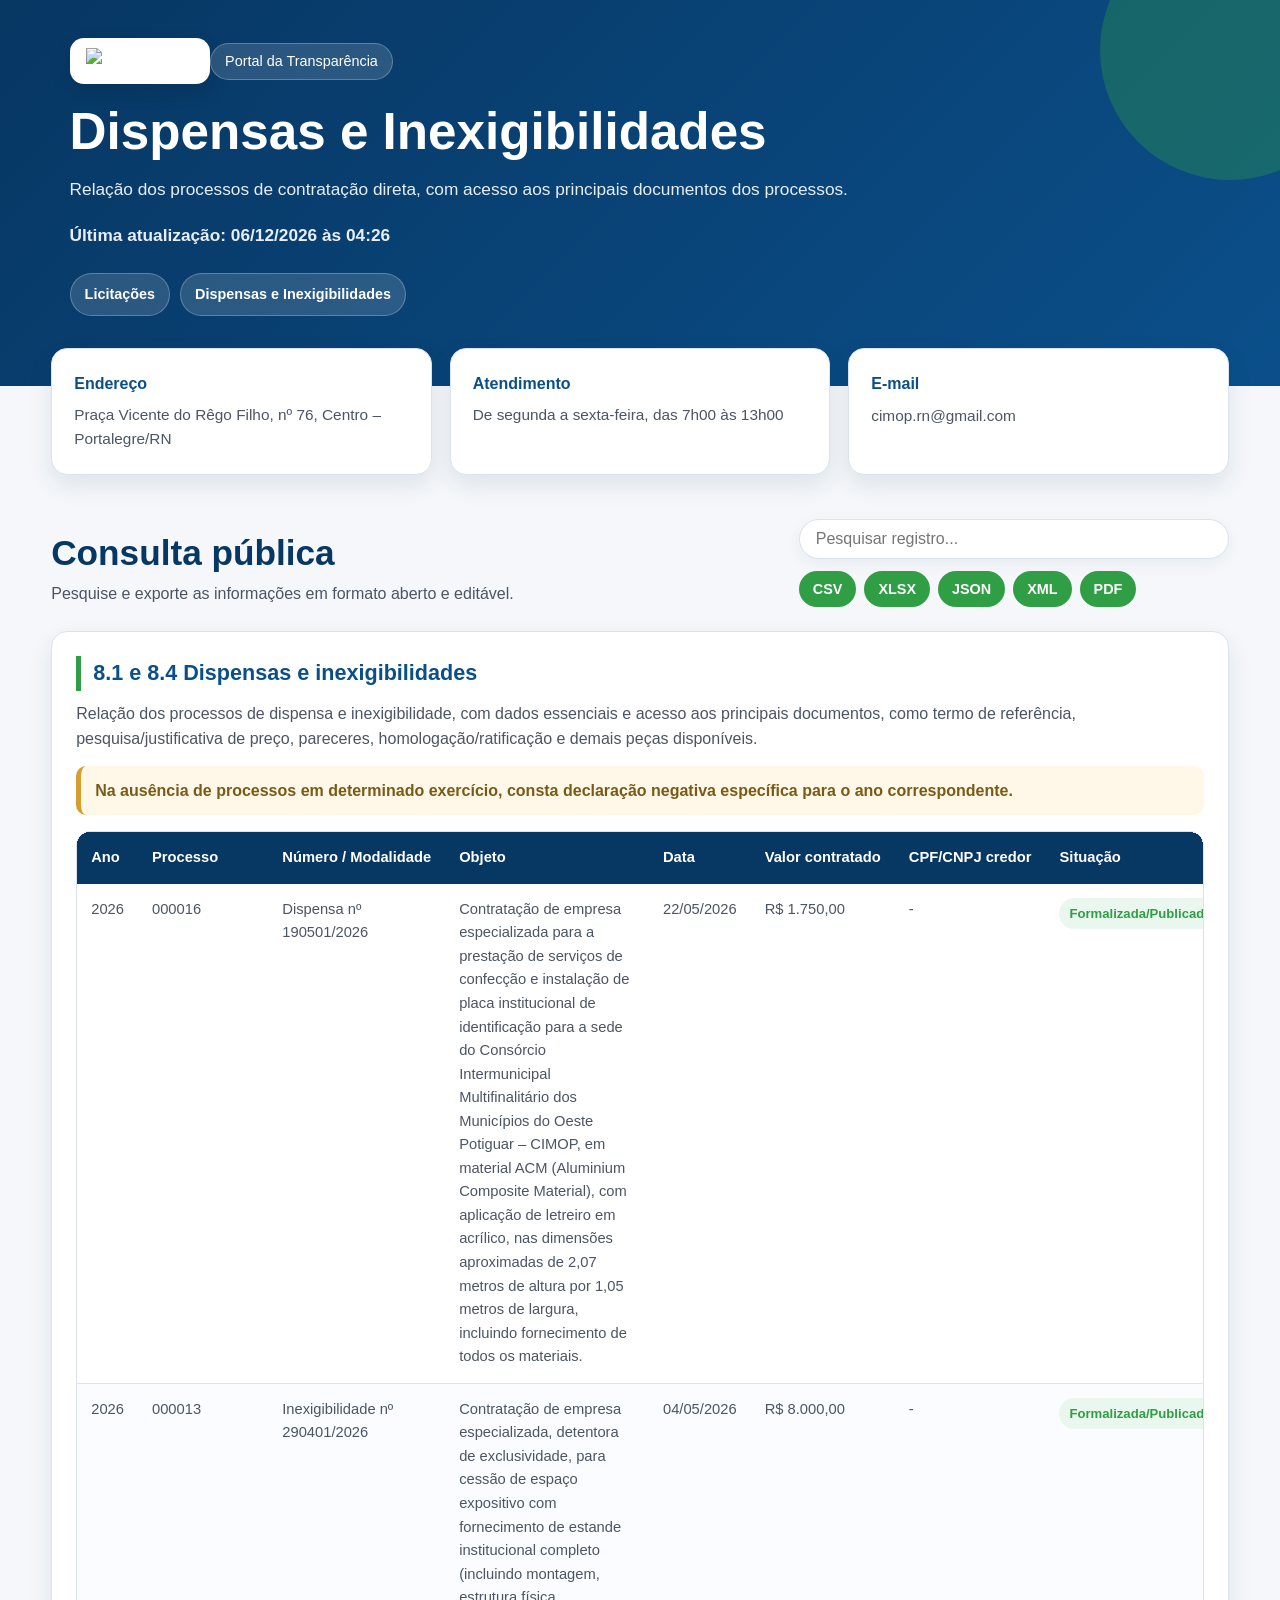
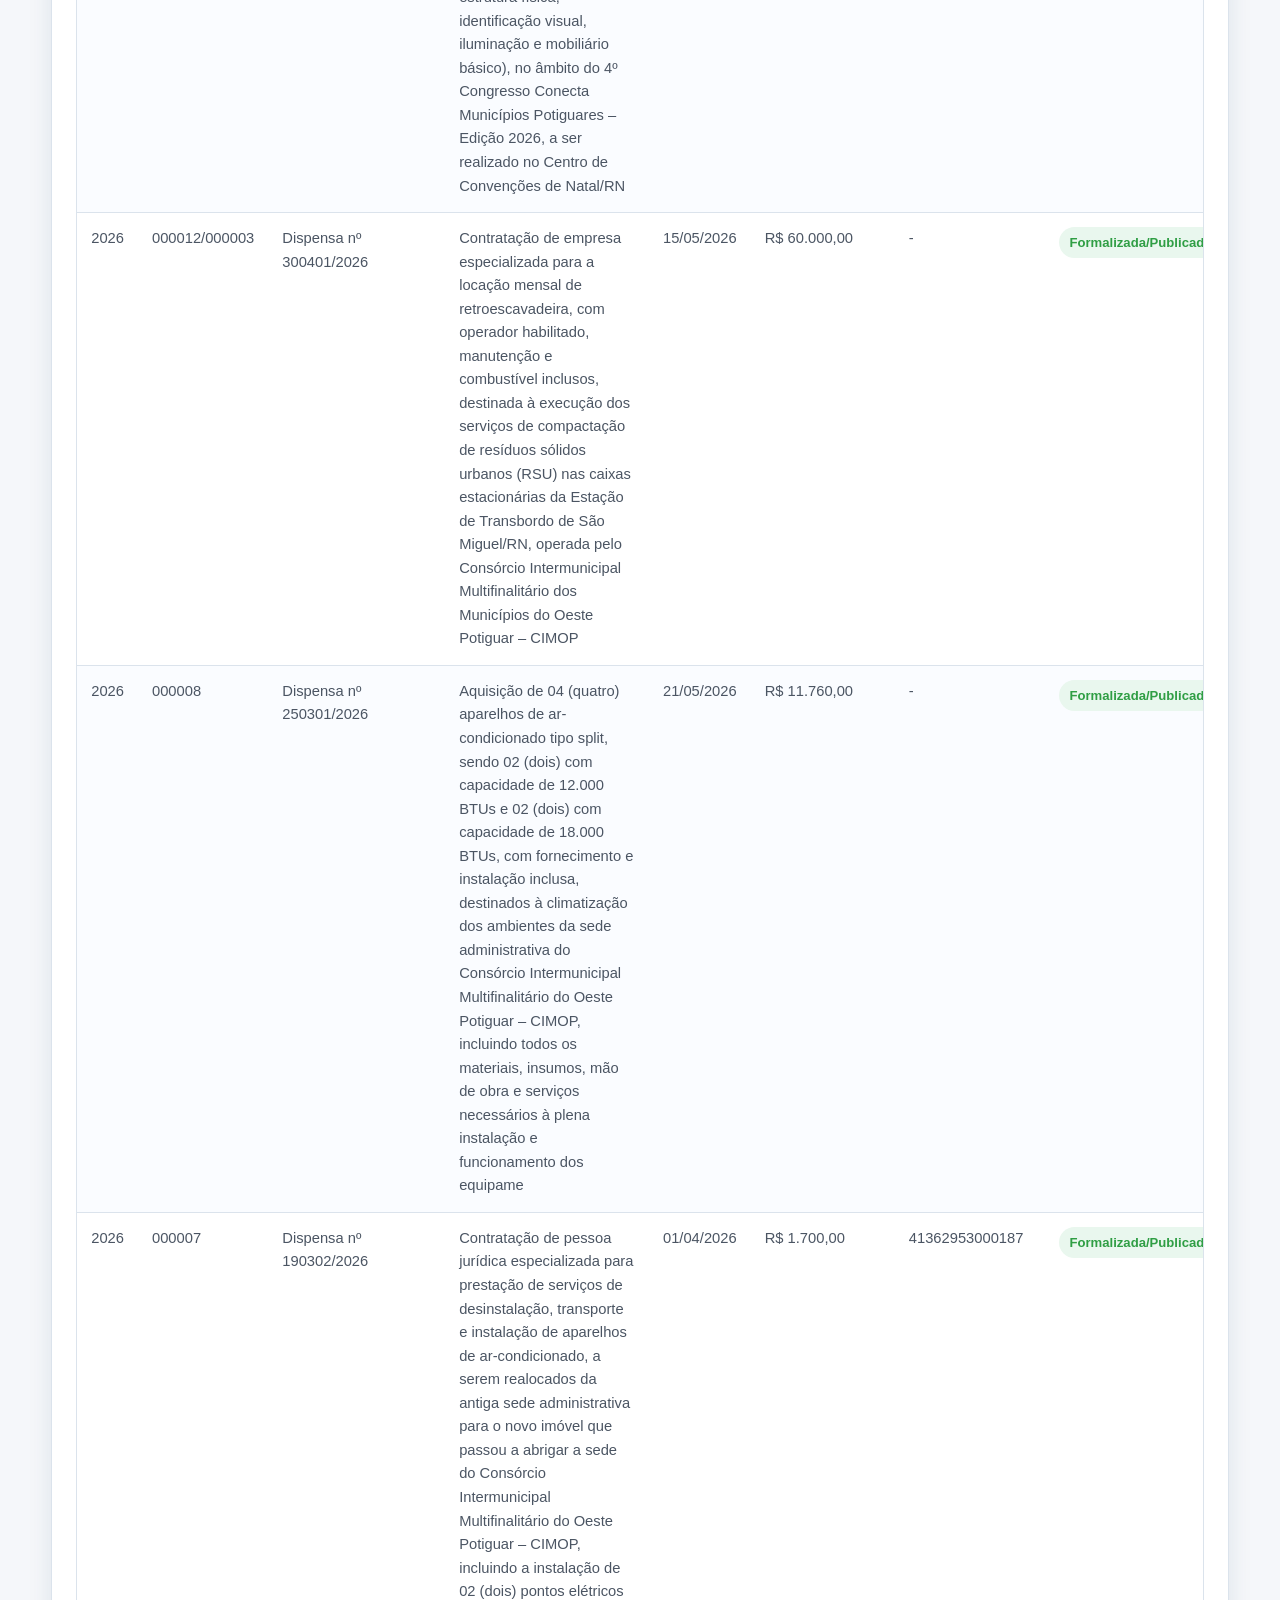
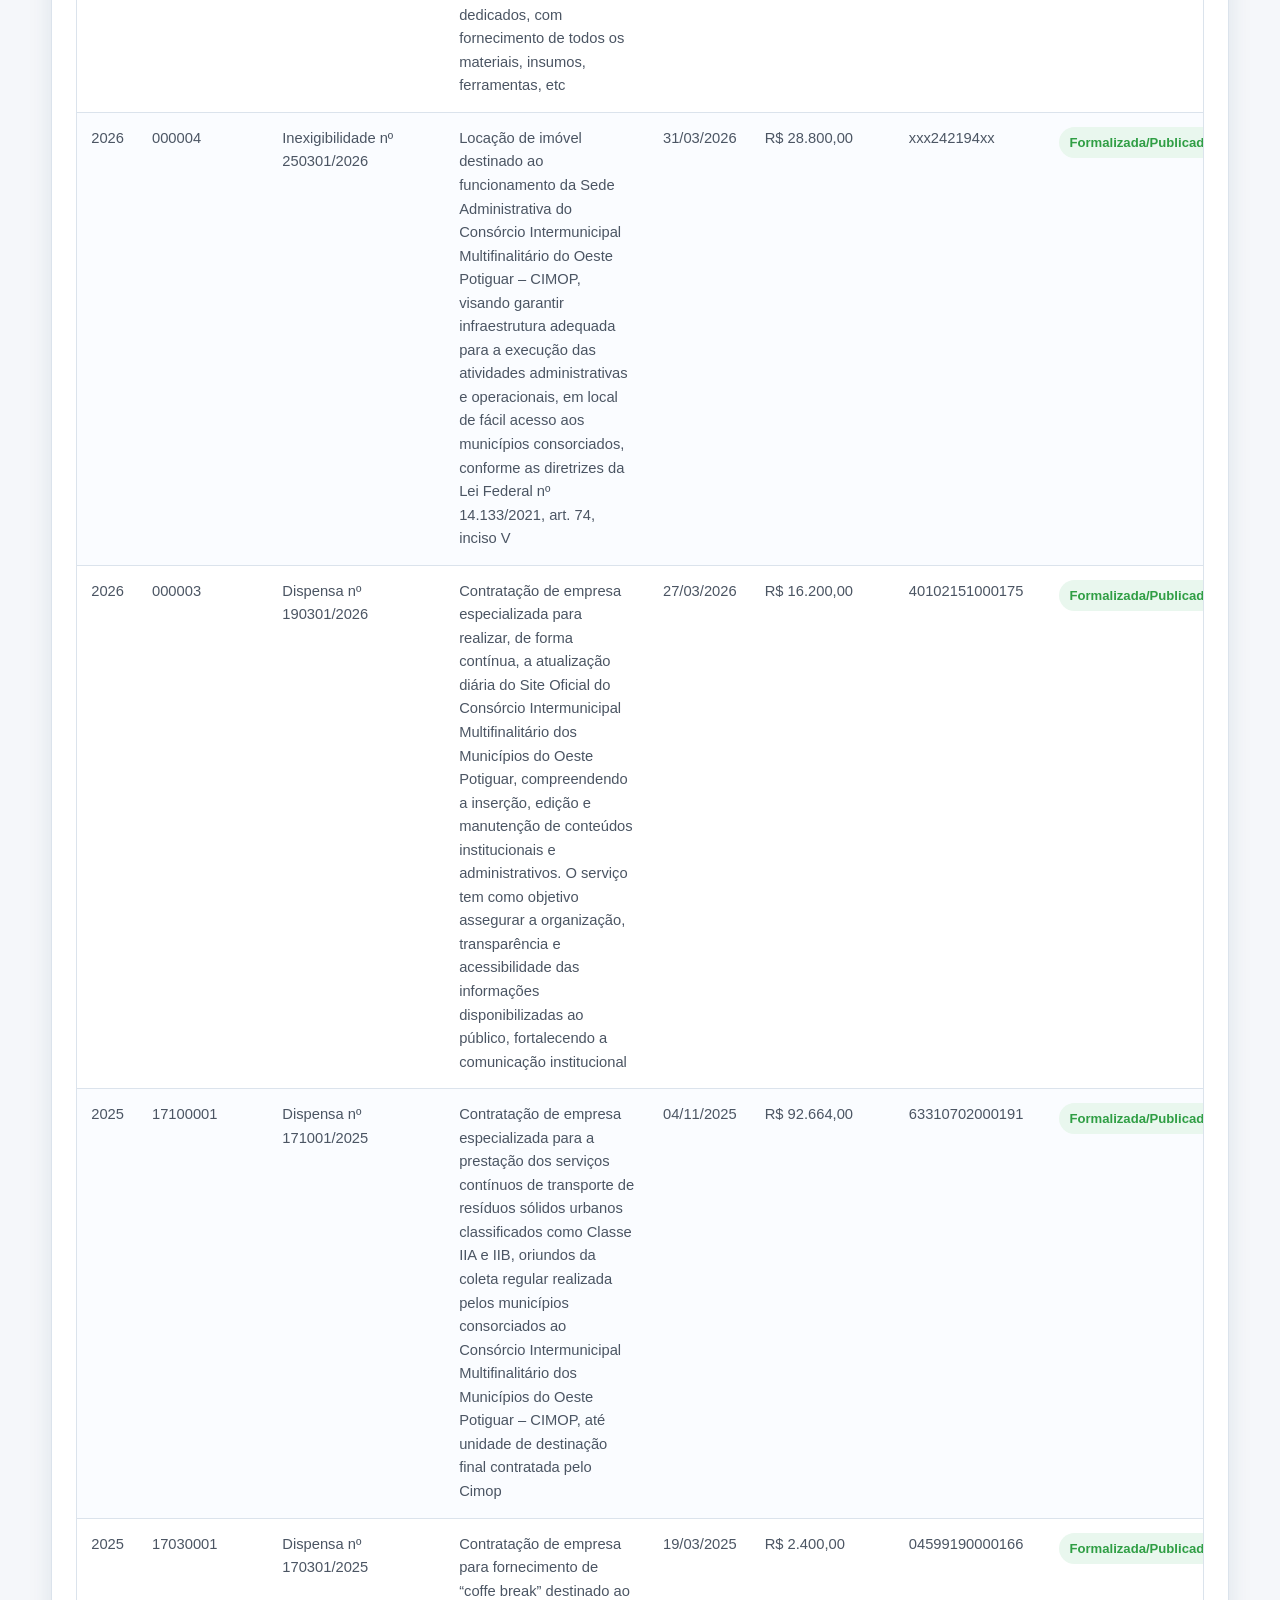
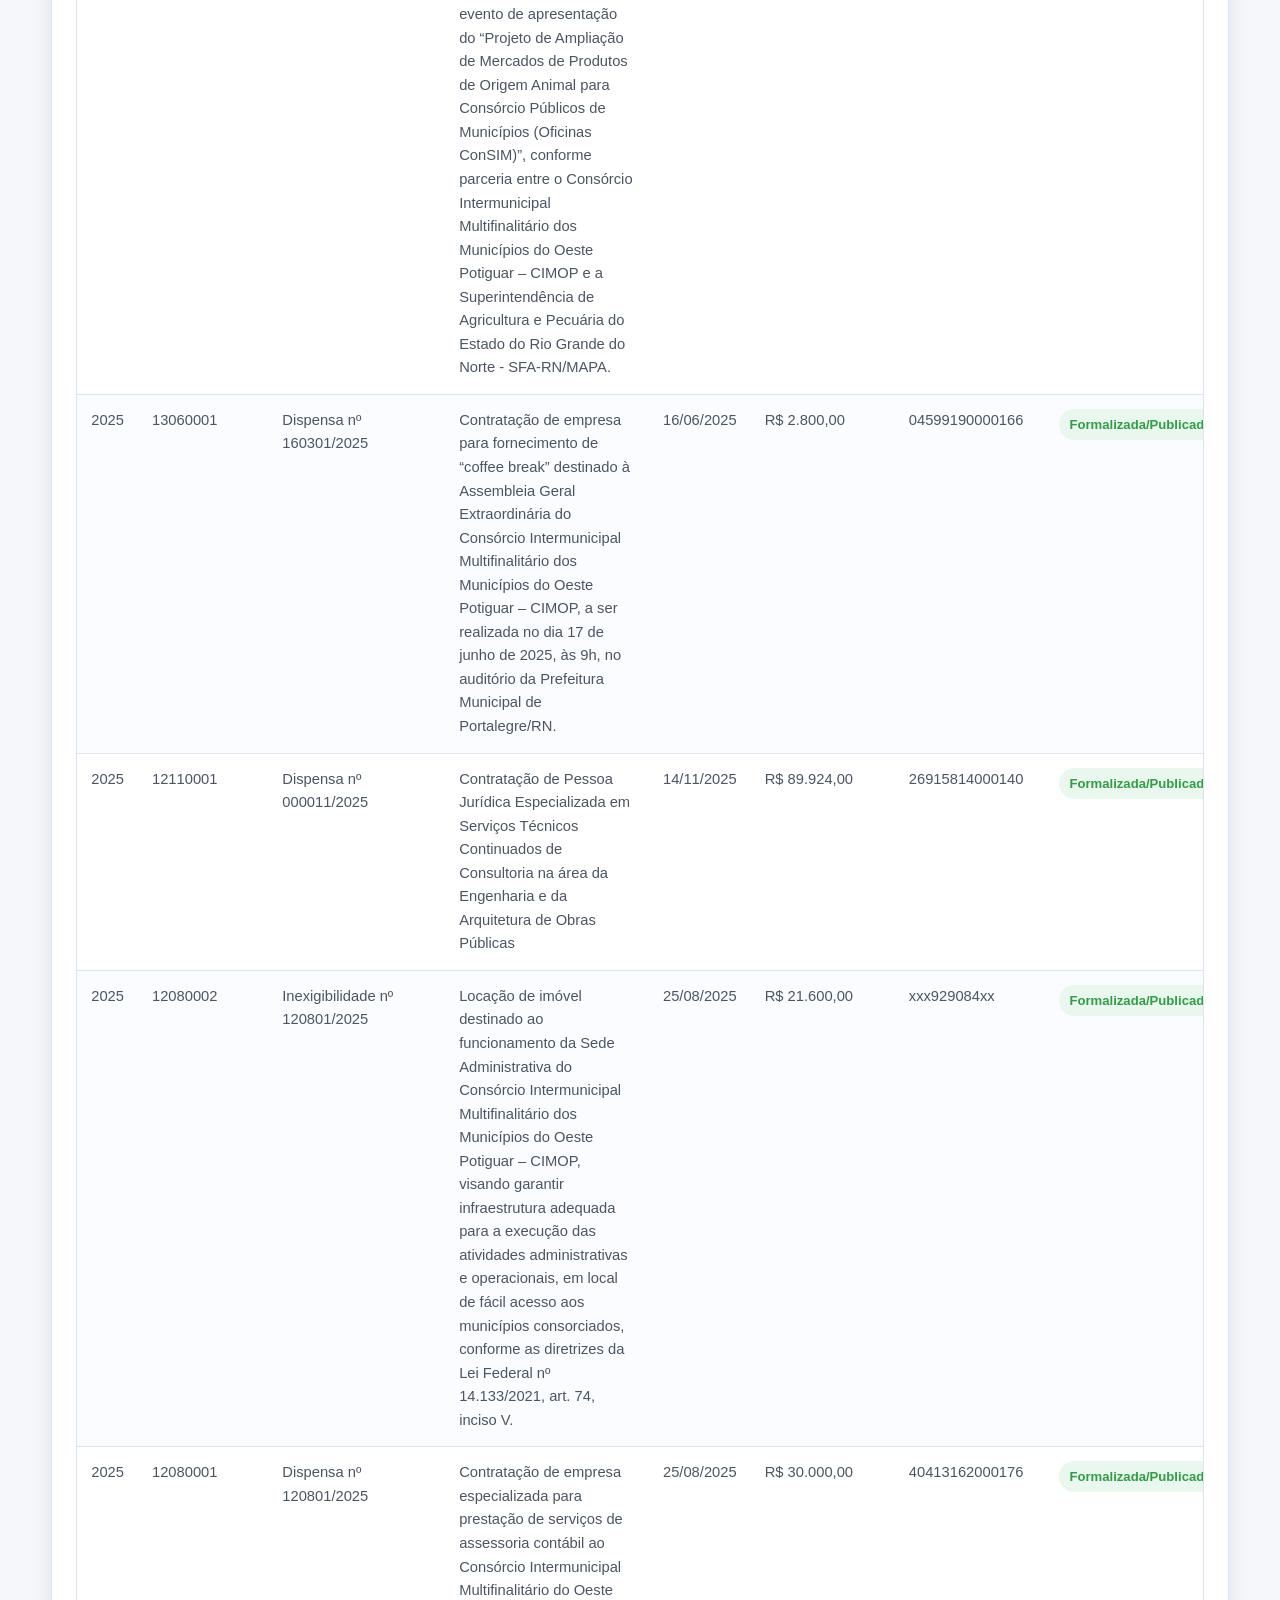
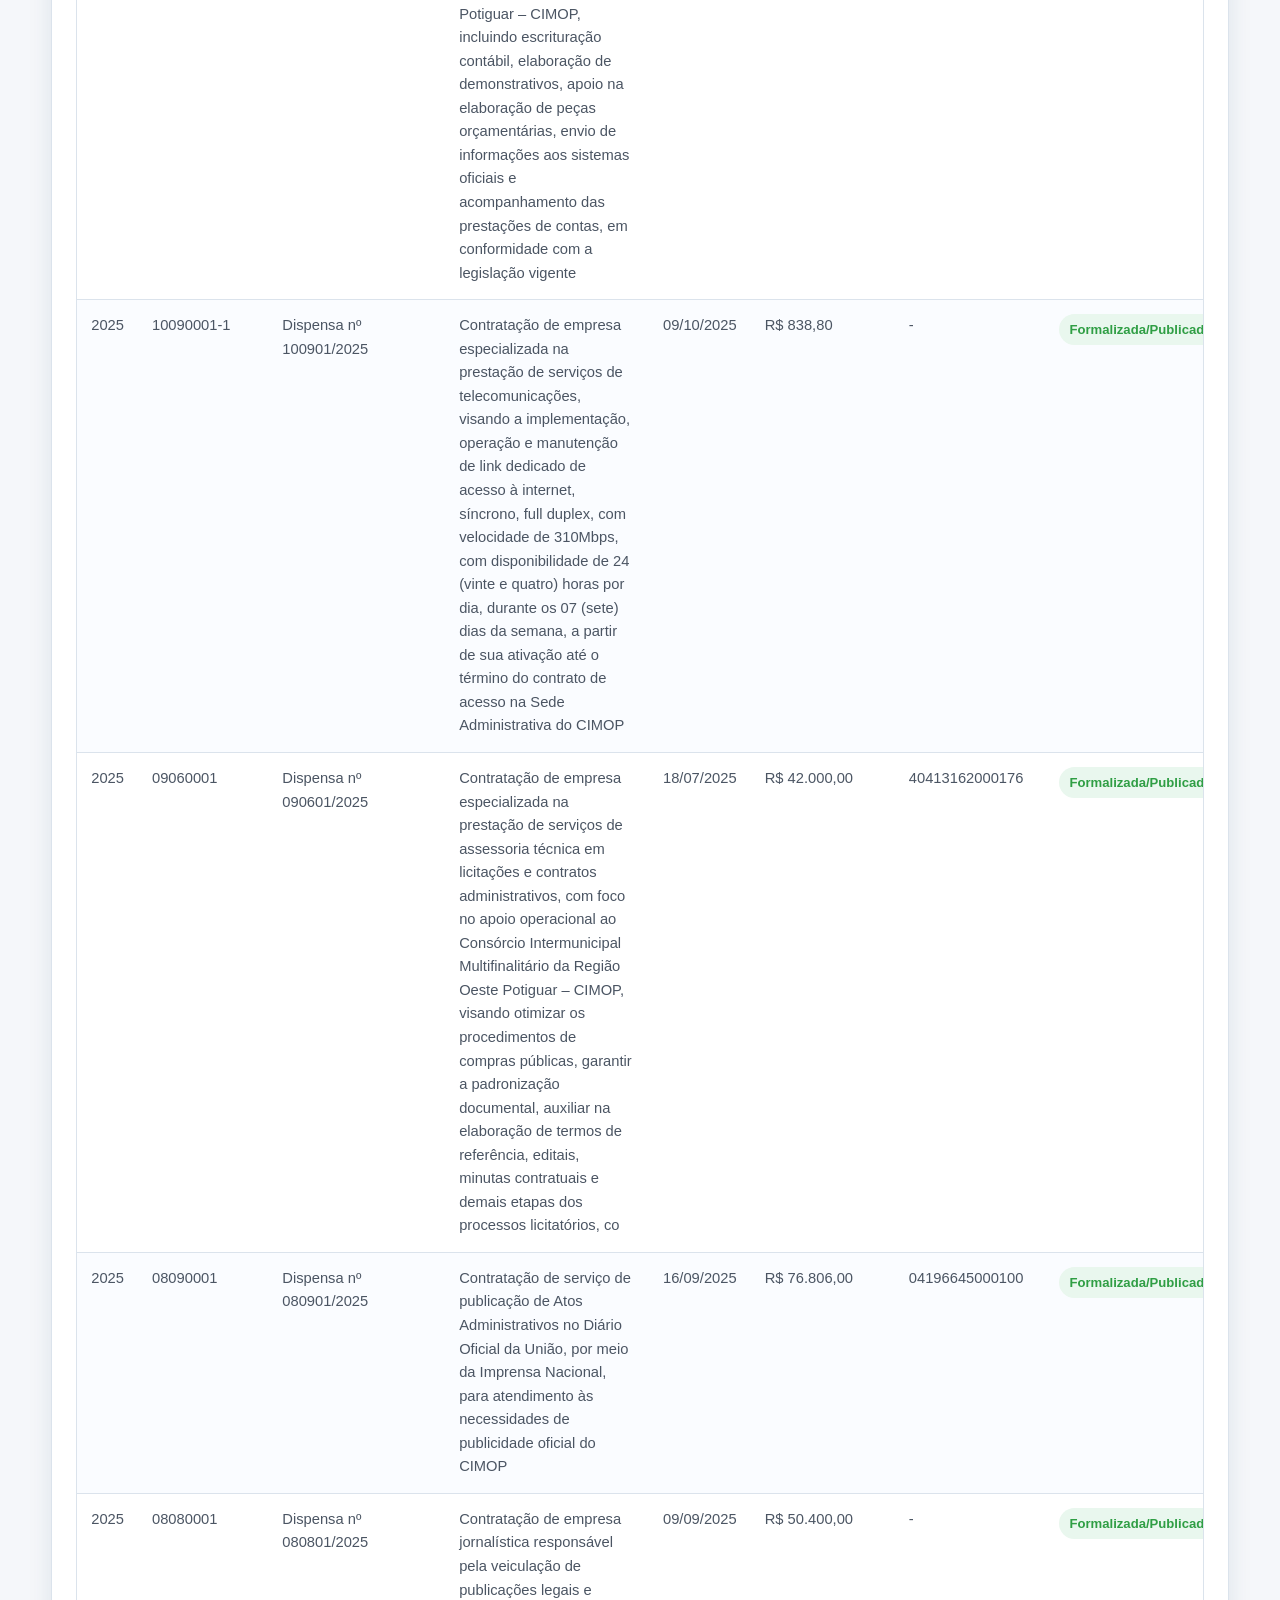
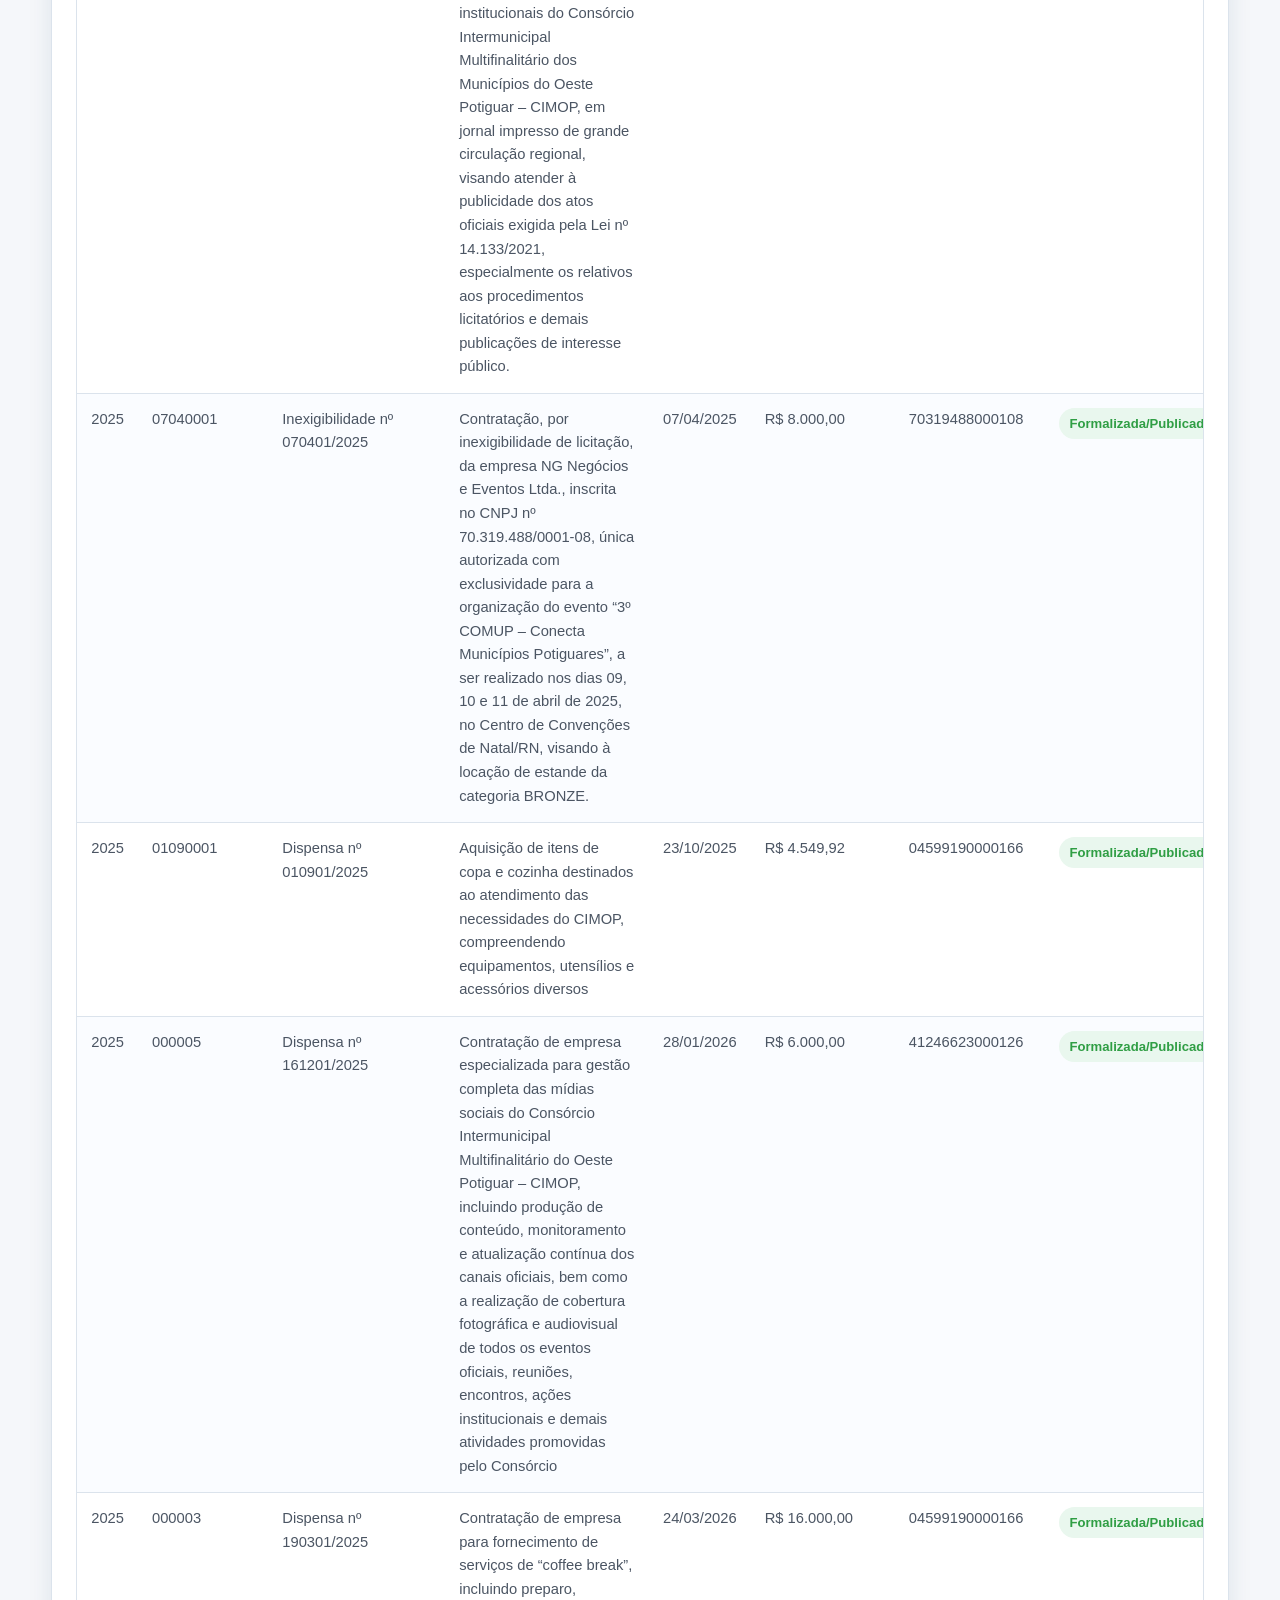
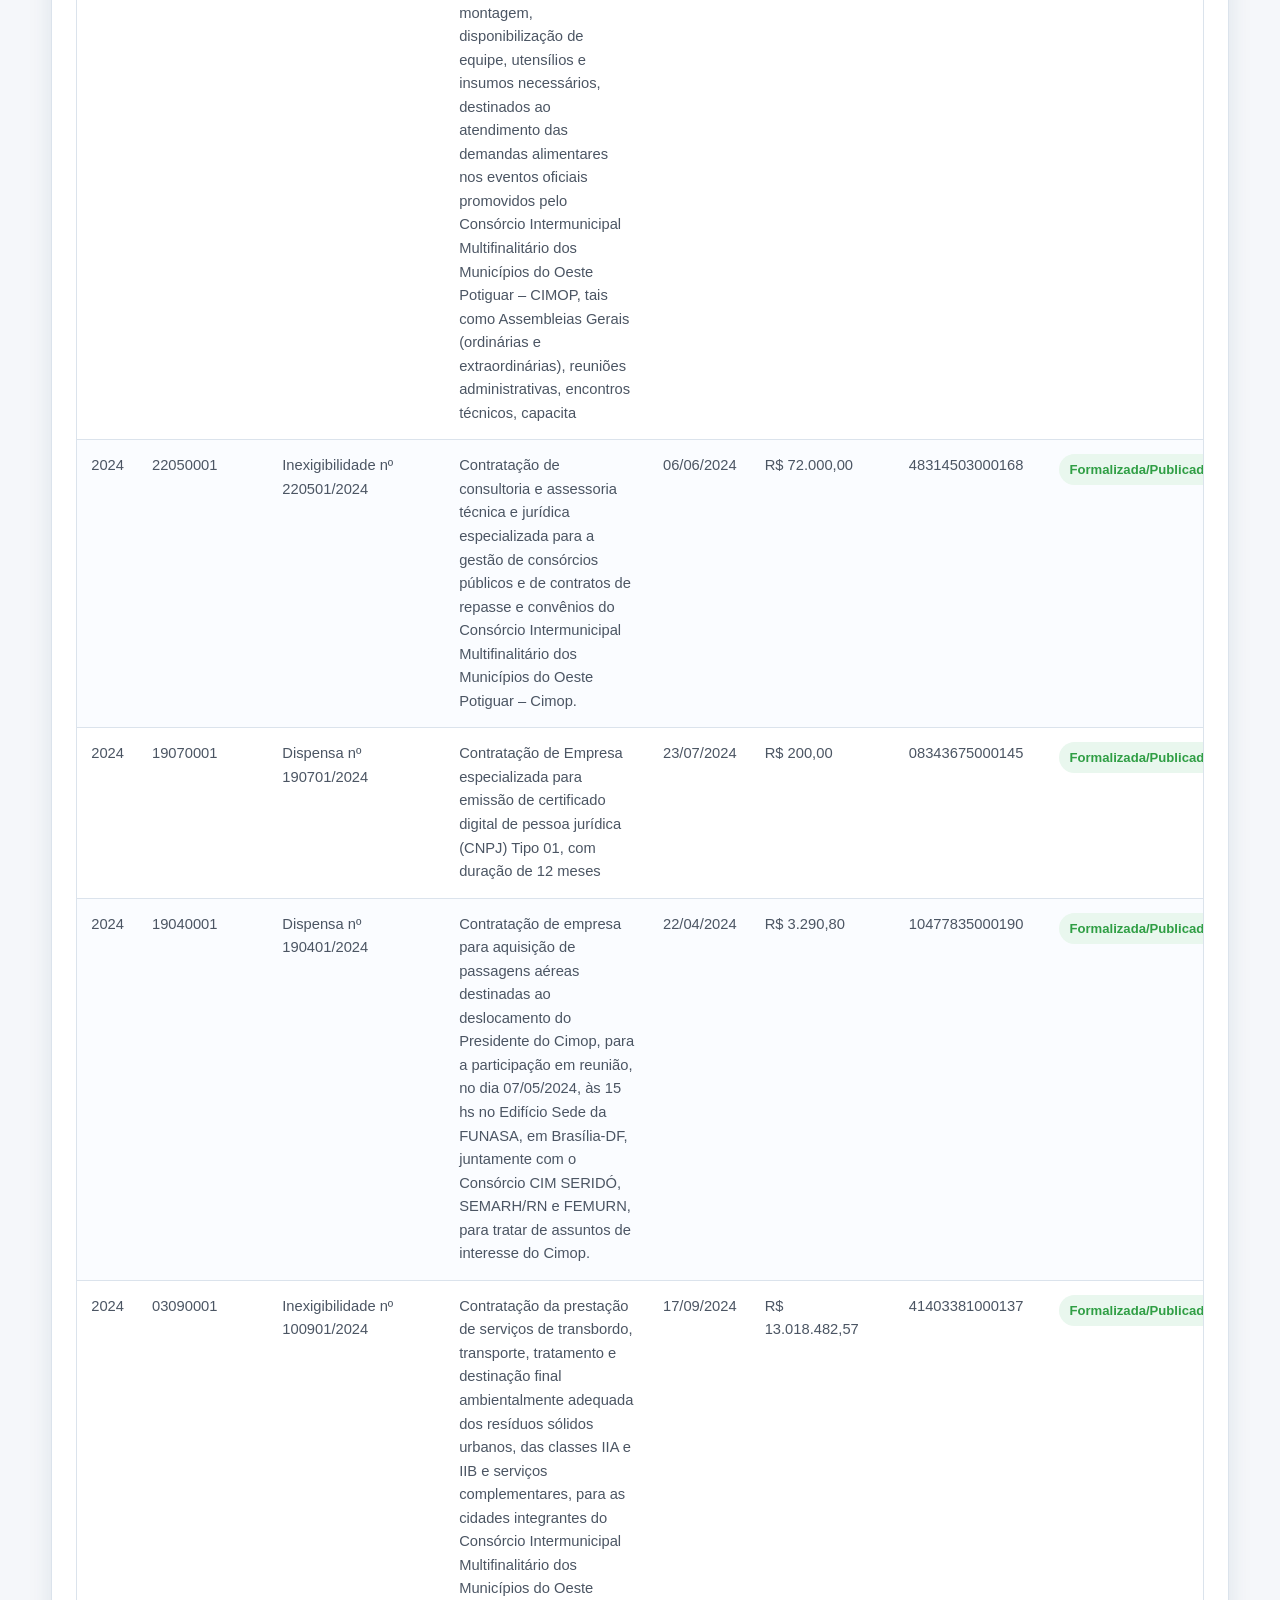
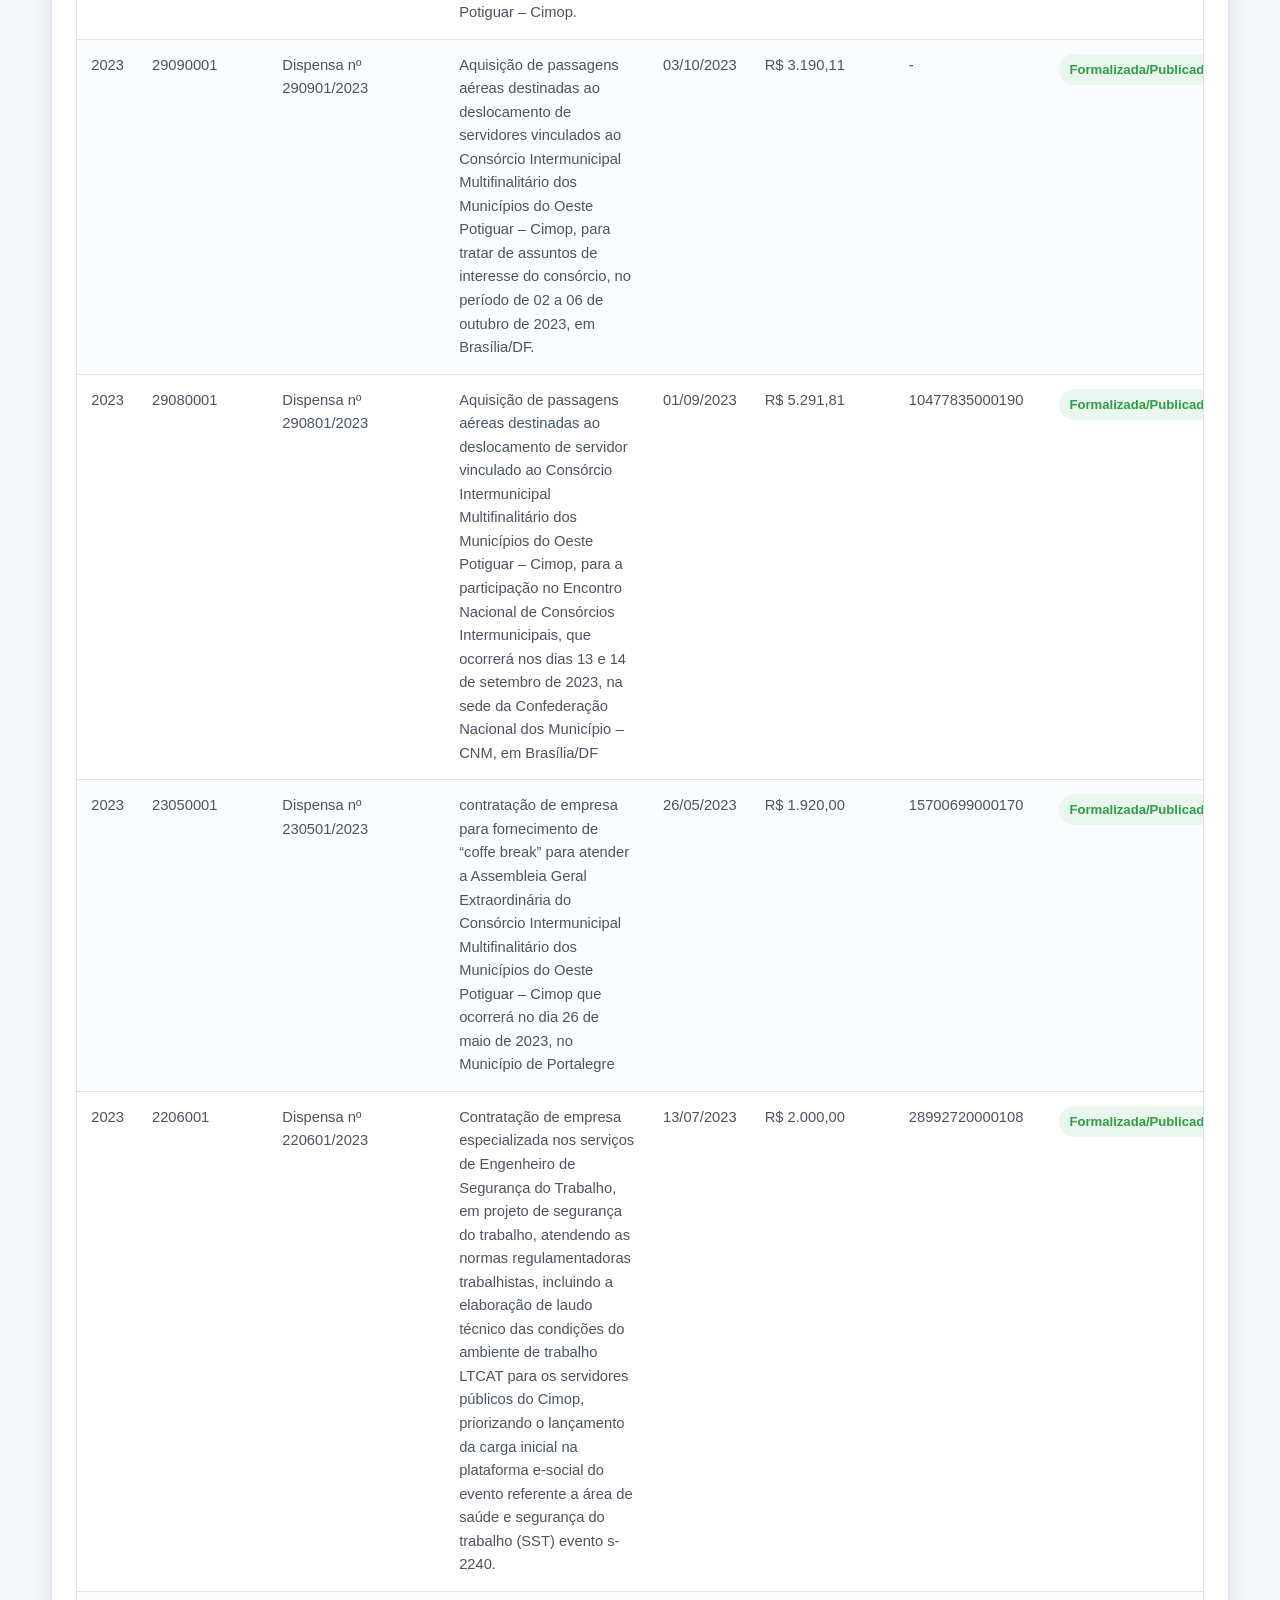
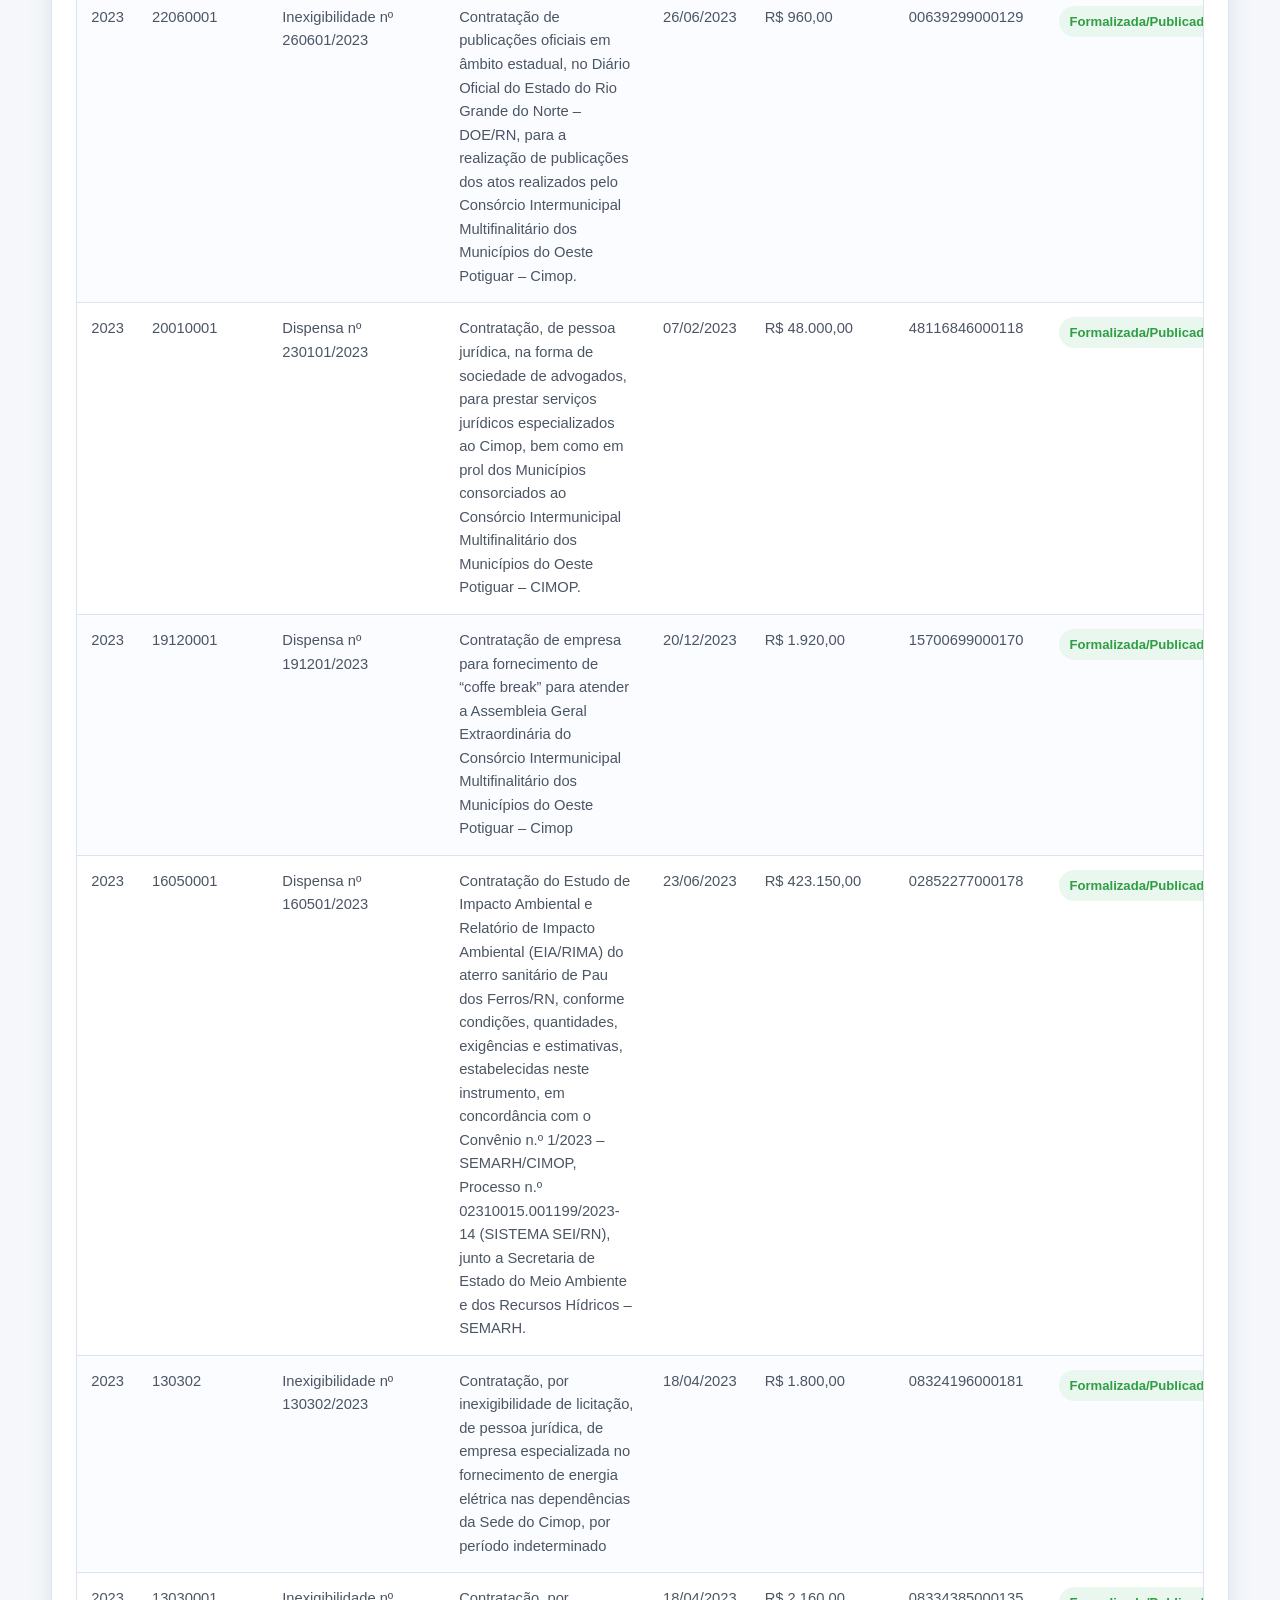
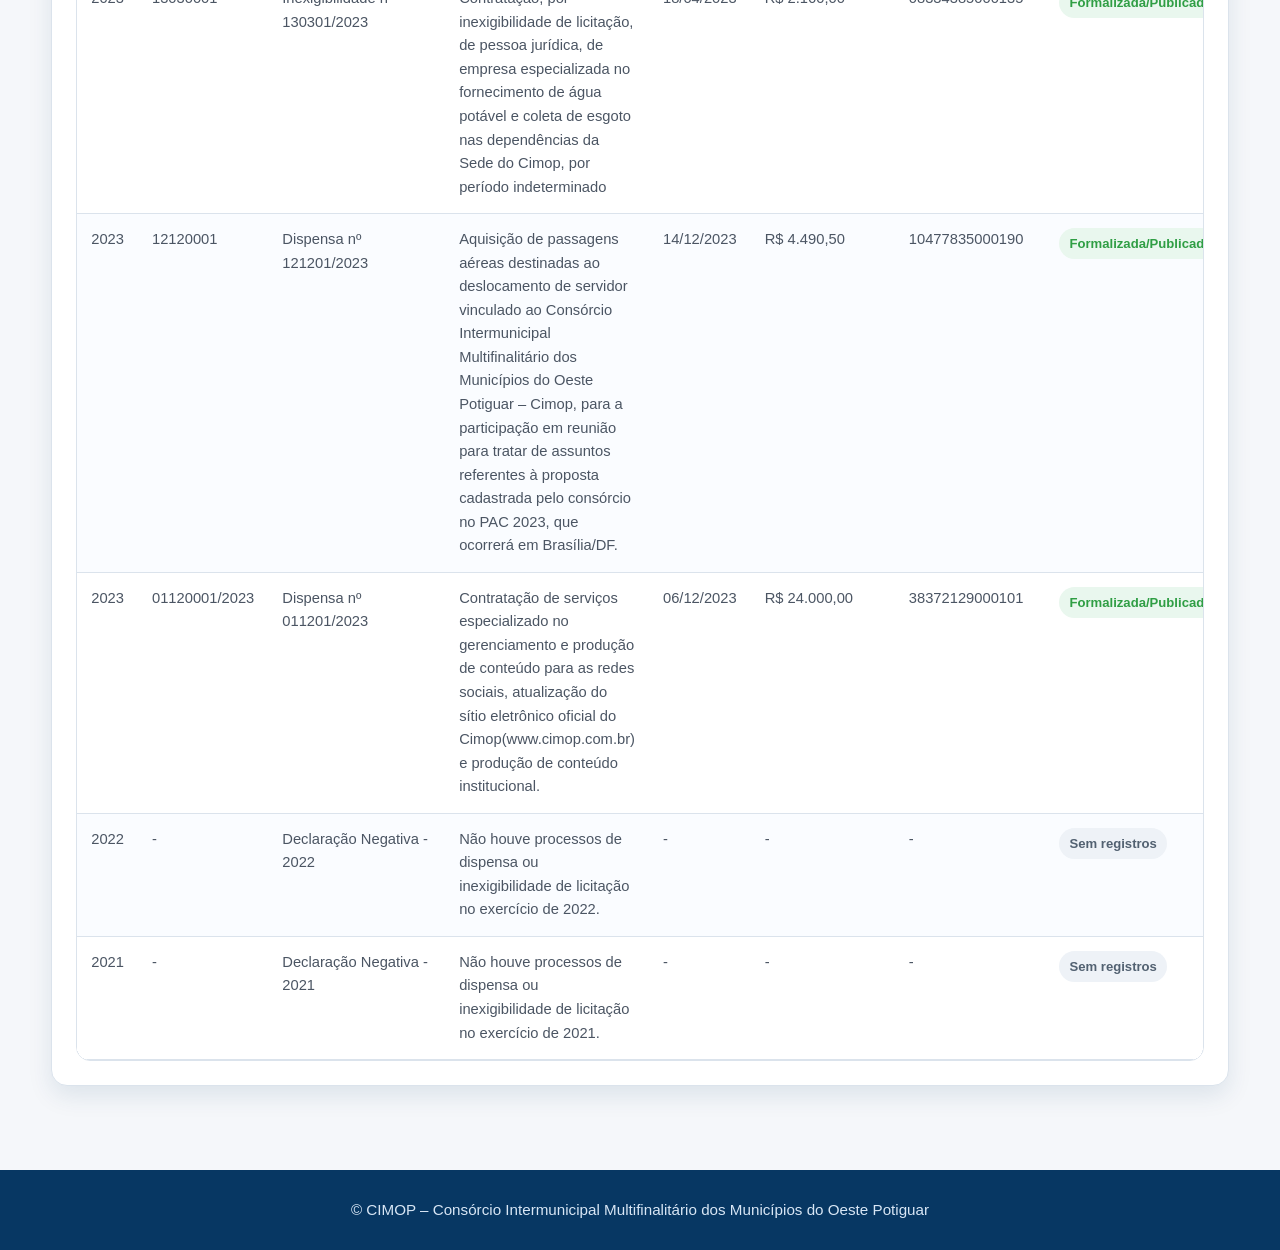
==== dispensas-inexigibilidades.html @ 6868b2c8 "Add files via upload" ====
<!DOCTYPE html><html lang="pt-BR"><head><meta charset="UTF-8"><meta name="viewport" content="width=device-width, initial-scale=1.0"><title>Dispensas e Inexigibilidades | CIMOP</title><link rel="stylesheet" href="style.css"><script src="https://cdn.jsdelivr.net/npm/xlsx/dist/xlsx.full.min.js"></script><script src="https://cdn.jsdelivr.net/npm/jspdf@2.5.1/dist/jspdf.umd.min.js"></script><script src="https://cdn.jsdelivr.net/npm/jspdf-autotable@3.8.2/dist/jspdf.plugin.autotable.min.js"></script><script>window.tipoPagina="dispensas";</script></head><body><header class="topo"><div class="container topo-conteudo"><img src="https://www.cimop.com.br/admin/globalarq/logo/c357c8523be1cdca50a3186091e32265_reta.png" alt="Logo CIMOP" class="logo"><span class="etiqueta">Portal da Transparência</span><h1>Dispensas e Inexigibilidades</h1><p>Relação dos processos de contratação direta, com acesso aos principais documentos dos processos.</p><p class="data-atualizacao">Última atualização: <span id="dataHoje"></span></p><div class="menu-paginas"><a href="licitacoes.html">Licitações</a><a href="dispensas-inexigibilidades.html">Dispensas e Inexigibilidades</a></div></div></header><section class="painel-info"><div class="container cards-info"><div class="info-card"><span>Endereço</span><p>Praça Vicente do Rêgo Filho, nº 76, Centro – Portalegre/RN</p></div><div class="info-card"><span>Atendimento</span><p>De segunda a sexta-feira, das 7h00 às 13h00</p></div><div class="info-card"><span>E-mail</span><a href="mailto:cimop.rn@gmail.com">cimop.rn@gmail.com</a></div></div></section><main><div class="container"><div class="secao-titulo"><div><h2>Consulta pública</h2><p>Pesquise e exporte as informações em formato aberto e editável.</p></div><div class="acoes-consulta"><div class="busca"><input type="search" id="campoBusca" placeholder="Pesquisar registro..." onkeyup="filtrarTabelas()"></div><div class="botoes-exportacao"><button onclick="exportarCSV()">CSV</button><button onclick="exportarXLSX()">XLSX</button><button onclick="exportarJSON()">JSON</button><button onclick="exportarXML()">XML</button><button onclick="exportarPDF()">PDF</button></div></div></div><div class="bloco"><h3>8.1 e 8.4 Dispensas e inexigibilidades</h3><p>Relação dos processos de dispensa e inexigibilidade, com dados essenciais e acesso aos principais documentos, como termo de referência, pesquisa/justificativa de preço, pareceres, homologação/ratificação e demais peças disponíveis.</p><p class="nota-vigencia">Na ausência de processos em determinado exercício, consta declaração negativa específica para o ano correspondente.</p><div class="tabela-box"><table><thead><tr><th>Ano</th><th>Processo</th><th>Número / Modalidade</th><th>Objeto</th><th>Data</th><th>Valor contratado</th><th>CPF/CNPJ credor</th><th>Situação</th><th>Documentos principais</th></tr></thead><tbody id="tabelaDispensas"></tbody></table></div></div></div></main><footer class="rodape"><p>© CIMOP – Consórcio Intermunicipal Multifinalitário dos Municípios do Oeste Potiguar</p></footer><script src="script.js"></script></body></html>
---- style.css ----
:root{--azul-cimop:#0b4f8a;--azul-escuro:#073763;--verde-cimop:#2f9e44;--verde-claro:#e9f7ee;--cinza-fundo:#f5f7fa;--cinza-texto:#4b5563;--branco:#fff;--borda:#dbe3ec;--sombra:0 10px 25px rgba(7,55,99,.10);--raio:16px}*{box-sizing:border-box;margin:0;padding:0}body{font-family:Arial,Helvetica,sans-serif;background:var(--cinza-fundo);color:#1f2937;line-height:1.6}.topo{background:linear-gradient(135deg,var(--azul-escuro),var(--azul-cimop));color:var(--branco);padding:38px 20px 70px;position:relative;overflow:hidden}.topo:after{content:"";position:absolute;right:-80px;top:-80px;width:260px;height:260px;background:rgba(47,158,68,.35);border-radius:50%}.container{width:min(1180px,92%);margin:0 auto;position:relative;z-index:1}.logo{background:white;padding:10px 16px;border-radius:14px;height:72px;width:auto;margin-bottom:20px;box-shadow:0 8px 20px rgba(0,0,0,.12)}.etiqueta{display:inline-block;background:rgba(255,255,255,.14);border:1px solid rgba(255,255,255,.25);padding:6px 14px;border-radius:999px;font-size:.9rem;margin-bottom:16px}.topo h1{font-size:clamp(2rem,4vw,3.2rem);line-height:1.1;margin-bottom:16px;max-width:1000px}.topo p{font-size:1.08rem;max-width:900px;color:#e7eef7}.data-atualizacao{margin-top:18px;font-size:.95rem;color:#d8e6f5;font-weight:600}.menu-paginas{display:flex;flex-wrap:wrap;gap:10px;margin-top:24px}.menu-paginas a{background:rgba(255,255,255,.14);border:1px solid rgba(255,255,255,.25);color:white;text-decoration:none;padding:9px 14px;border-radius:999px;font-size:.9rem;font-weight:700}.painel-info{margin-top:-38px;position:relative;z-index:2}.cards-info{display:grid;grid-template-columns:repeat(3,1fr);gap:18px}.info-card{background:var(--branco);padding:22px;border-radius:var(--raio);box-shadow:var(--sombra);border:1px solid var(--borda)}.info-card span{display:block;color:var(--azul-cimop);font-weight:700;margin-bottom:6px}.info-card p,.info-card a{color:var(--cinza-texto);text-decoration:none;font-size:.96rem}main{padding:44px 0 60px}.secao-titulo{display:flex;justify-content:space-between;align-items:end;gap:20px;margin-bottom:24px}.secao-titulo h2{color:var(--azul-escuro);font-size:clamp(1.6rem,3vw,2.2rem)}.secao-titulo p{color:var(--cinza-texto);max-width:700px}.acoes-consulta{min-width:430px}.busca{width:min(430px,100%);display:flex;align-items:center;background:var(--branco);border:1px solid var(--borda);border-radius:999px;padding:10px 16px;box-shadow:0 5px 16px rgba(7,55,99,.06)}.busca input{width:100%;border:0;outline:0;font-size:1rem;color:#1f2937;background:transparent}.botoes-exportacao{display:flex;flex-wrap:wrap;gap:8px;margin-top:12px;align-items:center}.botoes-exportacao button{background:var(--verde-cimop);color:var(--branco);border:none;padding:10px 14px;border-radius:999px;font-size:.9rem;font-weight:700;cursor:pointer;transition:.2s}.botoes-exportacao button:hover{filter:brightness(.95)}.bloco{background:var(--branco);border:1px solid var(--borda);border-radius:var(--raio);box-shadow:var(--sombra);padding:24px;margin-bottom:24px}.bloco h3{color:var(--azul-cimop);font-size:1.35rem;margin-bottom:10px;padding-left:12px;border-left:5px solid var(--verde-cimop)}.bloco p{color:var(--cinza-texto);margin-bottom:14px}.nota-vigencia{background:#fff8e8;color:#7a5a16!important;border-left:5px solid #d69e2e;padding:12px 14px;border-radius:10px;font-weight:700}.tabela-box{overflow-x:auto;border-radius:14px;border:1px solid var(--borda);margin-top:16px}table{width:100%;border-collapse:collapse;min-width:1100px;background:var(--branco)}th{background:var(--azul-escuro);color:var(--branco);text-align:left;padding:14px;font-size:.92rem;white-space:nowrap}td{padding:14px;border-bottom:1px solid var(--borda);color:var(--cinza-texto);vertical-align:top;font-size:.92rem}tr:nth-child(even) td{background:#fafcff}.status{display:inline-block;padding:5px 10px;border-radius:999px;font-weight:700;font-size:.82rem}.status-vigente{background:var(--verde-claro);color:var(--verde-cimop)}.status-encerrado{background:#eef2f7;color:#526171}.botao{display:inline-block;background:var(--verde-cimop);color:var(--branco);padding:8px 12px;border-radius:10px;text-decoration:none;font-weight:700;font-size:.82rem;white-space:nowrap;margin:3px}.botao-secundario{display:inline-block;background:var(--azul-cimop);color:white;padding:8px 12px;border-radius:10px;text-decoration:none;font-weight:700;font-size:.82rem;white-space:nowrap;margin:3px}.docs-lista{display:flex;flex-wrap:wrap;gap:4px;min-width:220px}.observacao{background:linear-gradient(135deg,var(--verde-claro),#fff);border:1px solid #ccebd6;border-left:5px solid var(--verde-cimop);padding:20px;border-radius:var(--raio);color:var(--cinza-texto);margin-top:24px}.rodape{background:var(--azul-escuro);color:var(--branco);padding:28px 20px;text-align:center}.rodape p{color:#d8e6f5;font-size:.95rem}@media(max-width:920px){.cards-info{grid-template-columns:1fr}.secao-titulo{flex-direction:column;align-items:start}.acoes-consulta{min-width:100%;width:100%}}@media(max-width:600px){.botoes-exportacao{width:100%}.botoes-exportacao button,.menu-paginas a{flex:1 1 100%;text-align:center}}
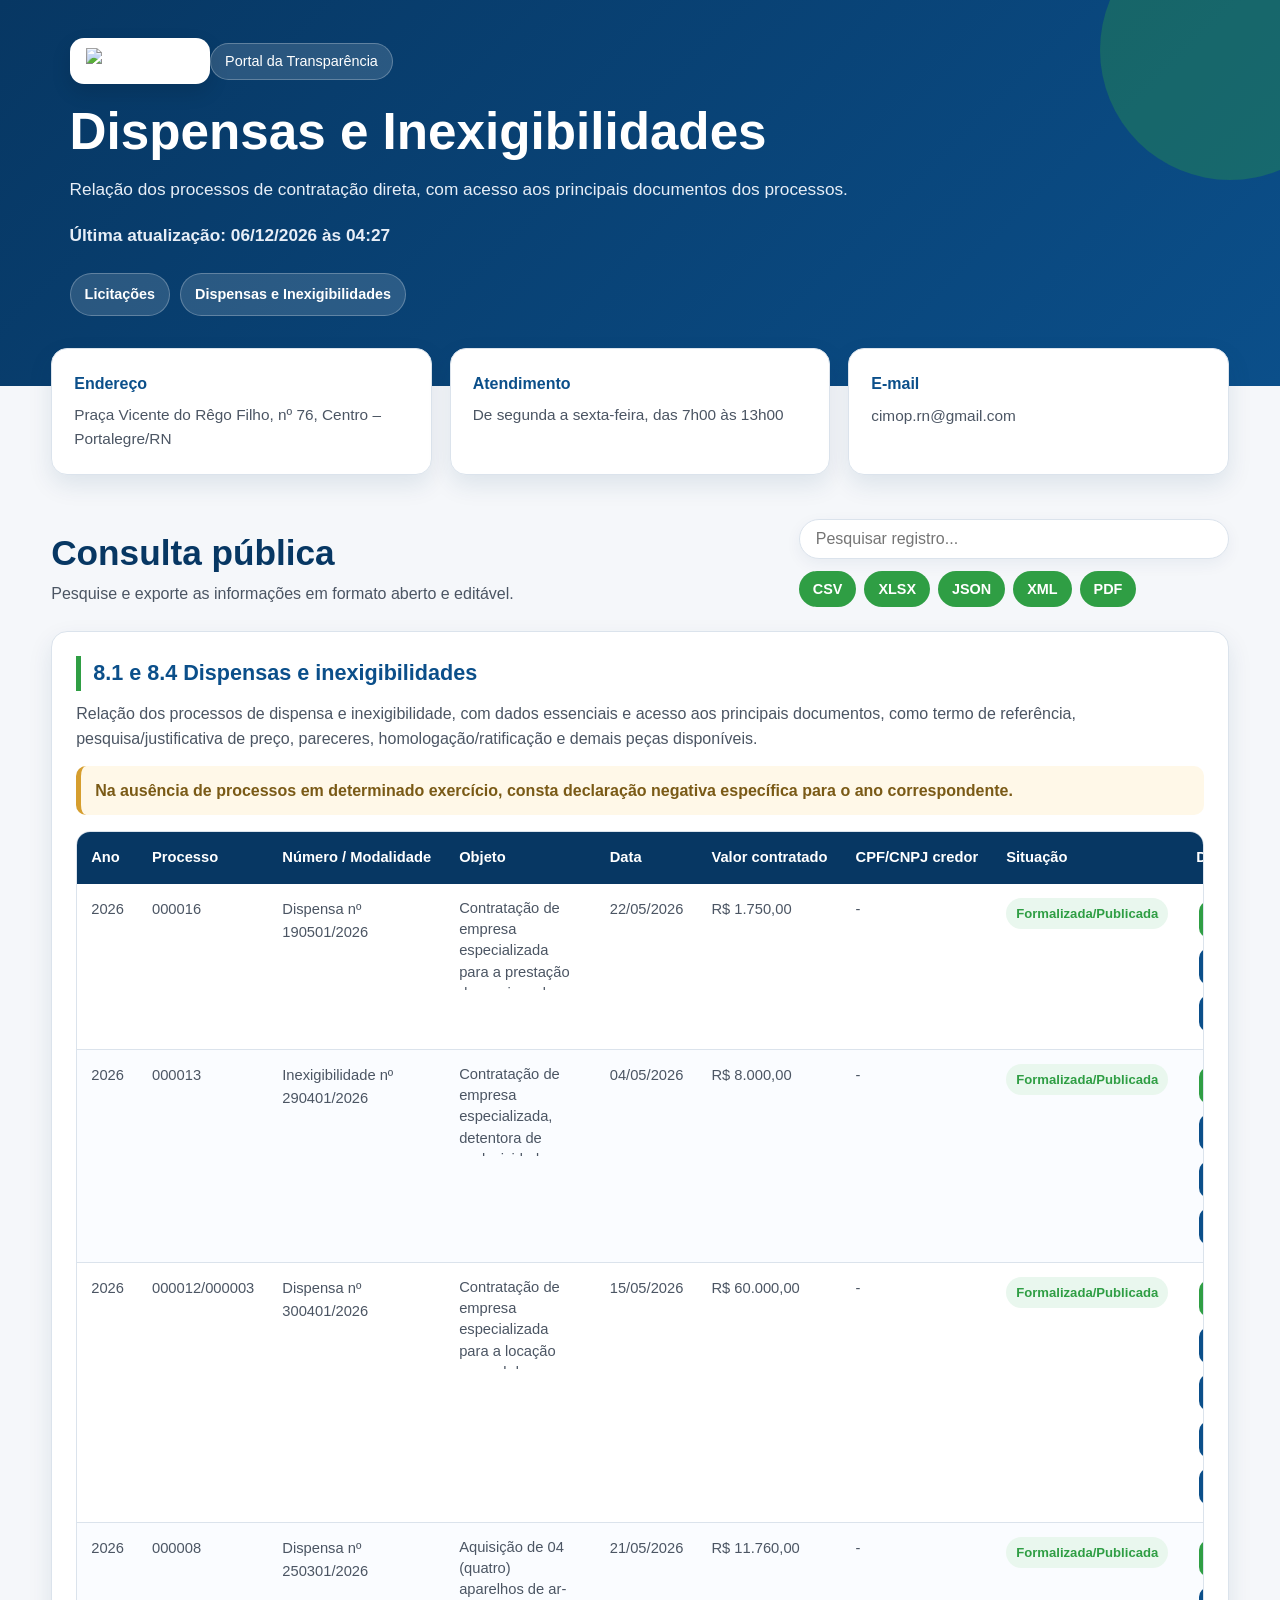
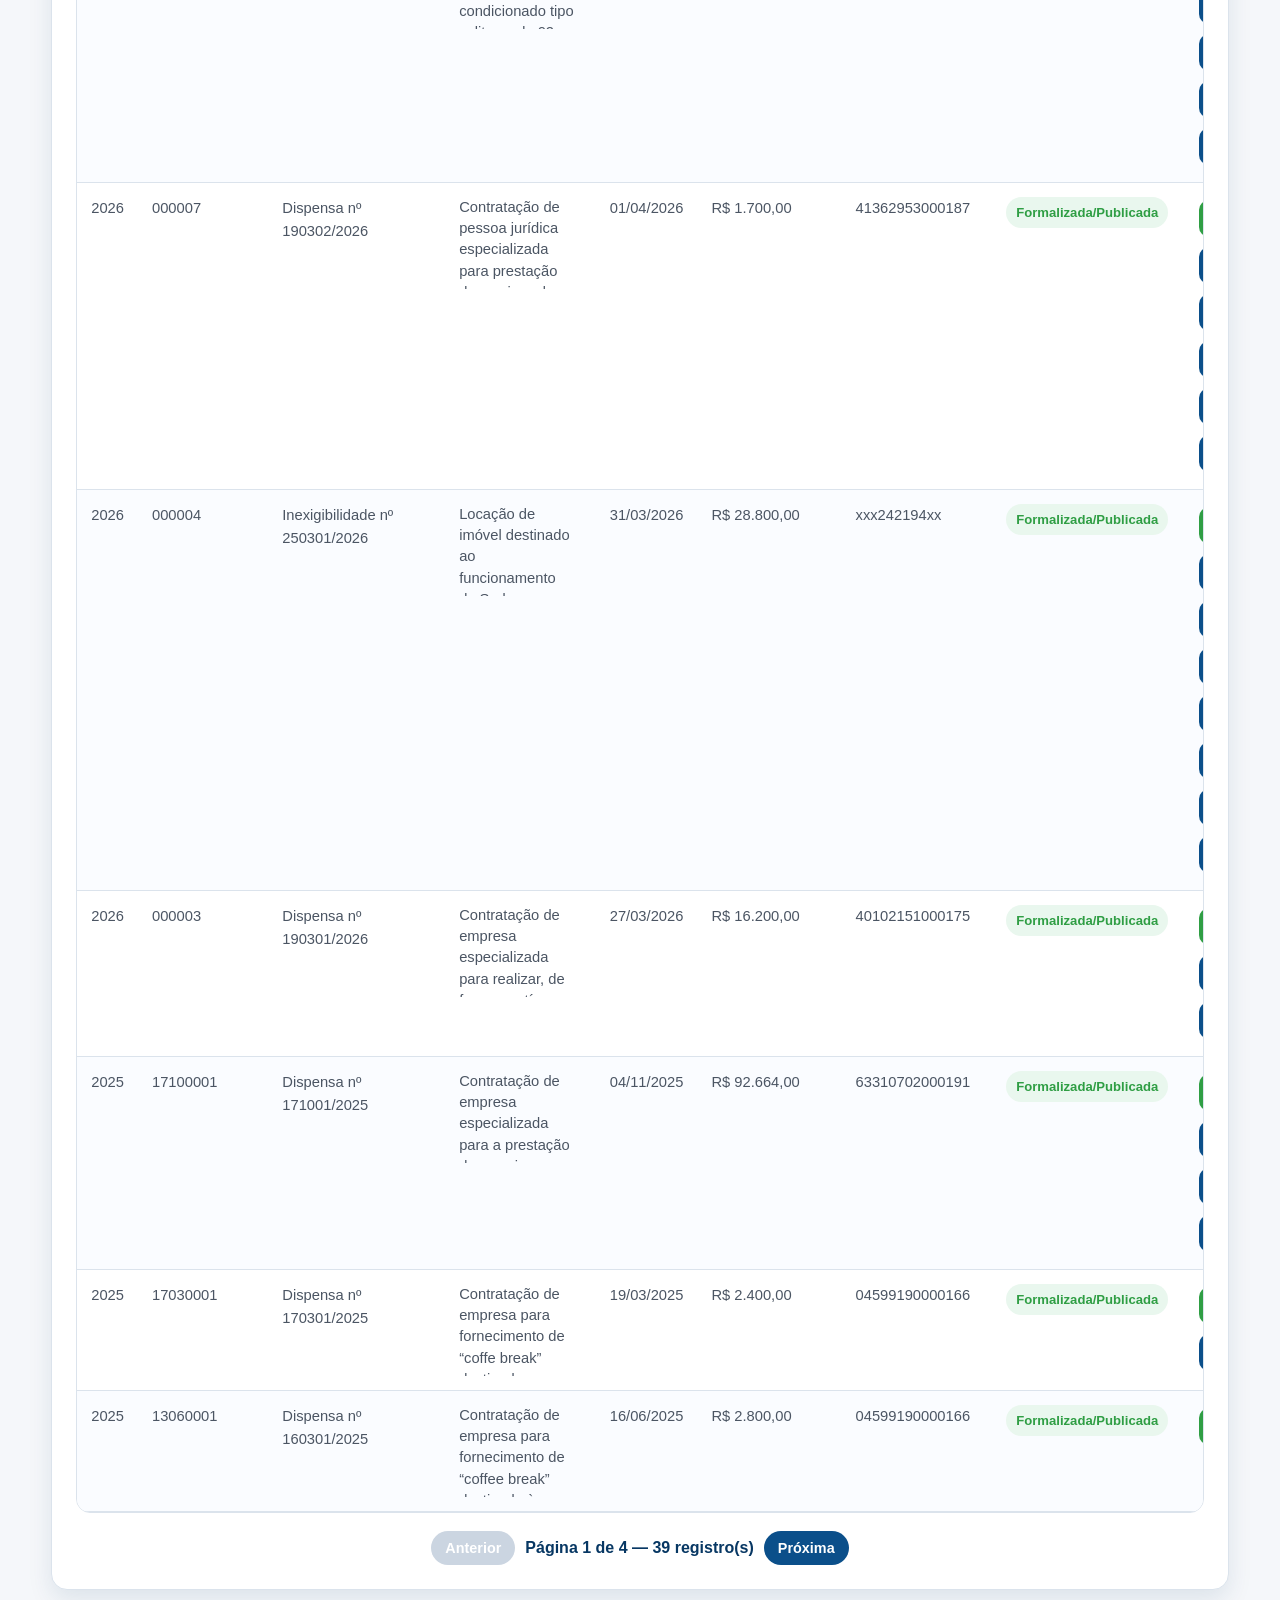
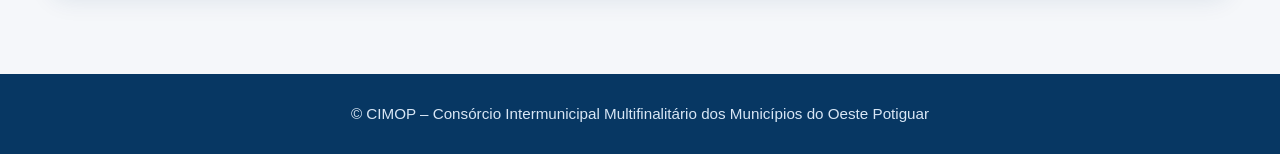
==== commit 925f788f: "Add files via upload" ====
--- a/dispensas-inexigibilidades.html
+++ b/dispensas-inexigibilidades.html
@@ -1 +1 @@
-<!DOCTYPE html><html lang="pt-BR"><head><meta charset="UTF-8"><meta name="viewport" content="width=device-width, initial-scale=1.0"><title>Dispensas e Inexigibilidades | CIMOP</title><link rel="stylesheet" href="style.css"><script src="https://cdn.jsdelivr.net/npm/xlsx/dist/xlsx.full.min.js"></script><script src="https://cdn.jsdelivr.net/npm/jspdf@2.5.1/dist/jspdf.umd.min.js"></script><script src="https://cdn.jsdelivr.net/npm/jspdf-autotable@3.8.2/dist/jspdf.plugin.autotable.min.js"></script><script>window.tipoPagina="dispensas";</script></head><body><header class="topo"><div class="container topo-conteudo"><img src="https://www.cimop.com.br/admin/globalarq/logo/c357c8523be1cdca50a3186091e32265_reta.png" alt="Logo CIMOP" class="logo"><span class="etiqueta">Portal da Transparência</span><h1>Dispensas e Inexigibilidades</h1><p>Relação dos processos de contratação direta, com acesso aos principais documentos dos processos.</p><p class="data-atualizacao">Última atualização: <span id="dataHoje"></span></p><div class="menu-paginas"><a href="licitacoes.html">Licitações</a><a href="dispensas-inexigibilidades.html">Dispensas e Inexigibilidades</a></div></div></header><section class="painel-info"><div class="container cards-info"><div class="info-card"><span>Endereço</span><p>Praça Vicente do Rêgo Filho, nº 76, Centro – Portalegre/RN</p></div><div class="info-card"><span>Atendimento</span><p>De segunda a sexta-feira, das 7h00 às 13h00</p></div><div class="info-card"><span>E-mail</span><a href="mailto:cimop.rn@gmail.com">cimop.rn@gmail.com</a></div></div></section><main><div class="container"><div class="secao-titulo"><div><h2>Consulta pública</h2><p>Pesquise e exporte as informações em formato aberto e editável.</p></div><div class="acoes-consulta"><div class="busca"><input type="search" id="campoBusca" placeholder="Pesquisar registro..." onkeyup="filtrarTabelas()"></div><div class="botoes-exportacao"><button onclick="exportarCSV()">CSV</button><button onclick="exportarXLSX()">XLSX</button><button onclick="exportarJSON()">JSON</button><button onclick="exportarXML()">XML</button><button onclick="exportarPDF()">PDF</button></div></div></div><div class="bloco"><h3>8.1 e 8.4 Dispensas e inexigibilidades</h3><p>Relação dos processos de dispensa e inexigibilidade, com dados essenciais e acesso aos principais documentos, como termo de referência, pesquisa/justificativa de preço, pareceres, homologação/ratificação e demais peças disponíveis.</p><p class="nota-vigencia">Na ausência de processos em determinado exercício, consta declaração negativa específica para o ano correspondente.</p><div class="tabela-box"><table><thead><tr><th>Ano</th><th>Processo</th><th>Número / Modalidade</th><th>Objeto</th><th>Data</th><th>Valor contratado</th><th>CPF/CNPJ credor</th><th>Situação</th><th>Documentos principais</th></tr></thead><tbody id="tabelaDispensas"></tbody></table></div></div></div></main><footer class="rodape"><p>© CIMOP – Consórcio Intermunicipal Multifinalitário dos Municípios do Oeste Potiguar</p></footer><script src="script.js"></script></body></html>+<!DOCTYPE html><html lang="pt-BR"><head><meta charset="UTF-8"><meta name="viewport" content="width=device-width, initial-scale=1.0"><title>Dispensas e Inexigibilidades | CIMOP</title><link rel="stylesheet" href="style.css"><script src="https://cdn.jsdelivr.net/npm/xlsx/dist/xlsx.full.min.js"></script><script src="https://cdn.jsdelivr.net/npm/jspdf@2.5.1/dist/jspdf.umd.min.js"></script><script src="https://cdn.jsdelivr.net/npm/jspdf-autotable@3.8.2/dist/jspdf.plugin.autotable.min.js"></script><script>window.tipoPagina="dispensas";</script></head><body><header class="topo"><div class="container topo-conteudo"><img src="https://www.cimop.com.br/admin/globalarq/logo/c357c8523be1cdca50a3186091e32265_reta.png" alt="Logo CIMOP" class="logo"><span class="etiqueta">Portal da Transparência</span><h1>Dispensas e Inexigibilidades</h1><p>Relação dos processos de contratação direta, com acesso aos principais documentos dos processos.</p><p class="data-atualizacao">Última atualização: <span id="dataHoje"></span></p><div class="menu-paginas"><a href="licitacoes.html">Licitações</a><a href="dispensas-inexigibilidades.html">Dispensas e Inexigibilidades</a></div></div></header><section class="painel-info"><div class="container cards-info"><div class="info-card"><span>Endereço</span><p>Praça Vicente do Rêgo Filho, nº 76, Centro – Portalegre/RN</p></div><div class="info-card"><span>Atendimento</span><p>De segunda a sexta-feira, das 7h00 às 13h00</p></div><div class="info-card"><span>E-mail</span><a href="mailto:cimop.rn@gmail.com">cimop.rn@gmail.com</a></div></div></section><main><div class="container"><div class="secao-titulo"><div><h2>Consulta pública</h2><p>Pesquise e exporte as informações em formato aberto e editável.</p></div><div class="acoes-consulta"><div class="busca"><input type="search" id="campoBusca" placeholder="Pesquisar registro..." onkeyup="filtrarTabelas()"></div><div class="botoes-exportacao"><button onclick="exportarCSV()">CSV</button><button onclick="exportarXLSX()">XLSX</button><button onclick="exportarJSON()">JSON</button><button onclick="exportarXML()">XML</button><button onclick="exportarPDF()">PDF</button></div></div></div><div class="bloco"><h3>8.1 e 8.4 Dispensas e inexigibilidades</h3><p>Relação dos processos de dispensa e inexigibilidade, com dados essenciais e acesso aos principais documentos, como termo de referência, pesquisa/justificativa de preço, pareceres, homologação/ratificação e demais peças disponíveis.</p><p class="nota-vigencia">Na ausência de processos em determinado exercício, consta declaração negativa específica para o ano correspondente.</p><div class="tabela-box"><table><thead><tr><th>Ano</th><th>Processo</th><th>Número / Modalidade</th><th>Objeto</th><th>Data</th><th>Valor contratado</th><th>CPF/CNPJ credor</th><th>Situação</th><th>Documentos principais</th></tr></thead><tbody id="tabelaDispensas"></tbody></table></div><div class="paginacao"><button id="btnAnterior" onclick="paginaAnterior()">Anterior</button><span id="infoPagina">Página 1 de 1</span><button id="btnProxima" onclick="proximaPagina()">Próxima</button></div></div></div></main><footer class="rodape"><p>© CIMOP – Consórcio Intermunicipal Multifinalitário dos Municípios do Oeste Potiguar</p></footer><script src="script.js"></script></body></html>
--- a/style.css
+++ b/style.css
@@ -1 +1,51 @@
-:root{--azul-cimop:#0b4f8a;--azul-escuro:#073763;--verde-cimop:#2f9e44;--verde-claro:#e9f7ee;--cinza-fundo:#f5f7fa;--cinza-texto:#4b5563;--branco:#fff;--borda:#dbe3ec;--sombra:0 10px 25px rgba(7,55,99,.10);--raio:16px}*{box-sizing:border-box;margin:0;padding:0}body{font-family:Arial,Helvetica,sans-serif;background:var(--cinza-fundo);color:#1f2937;line-height:1.6}.topo{background:linear-gradient(135deg,var(--azul-escuro),var(--azul-cimop));color:var(--branco);padding:38px 20px 70px;position:relative;overflow:hidden}.topo:after{content:"";position:absolute;right:-80px;top:-80px;width:260px;height:260px;background:rgba(47,158,68,.35);border-radius:50%}.container{width:min(1180px,92%);margin:0 auto;position:relative;z-index:1}.logo{background:white;padding:10px 16px;border-radius:14px;height:72px;width:auto;margin-bottom:20px;box-shadow:0 8px 20px rgba(0,0,0,.12)}.etiqueta{display:inline-block;background:rgba(255,255,255,.14);border:1px solid rgba(255,255,255,.25);padding:6px 14px;border-radius:999px;font-size:.9rem;margin-bottom:16px}.topo h1{font-size:clamp(2rem,4vw,3.2rem);line-height:1.1;margin-bottom:16px;max-width:1000px}.topo p{font-size:1.08rem;max-width:900px;color:#e7eef7}.data-atualizacao{margin-top:18px;font-size:.95rem;color:#d8e6f5;font-weight:600}.menu-paginas{display:flex;flex-wrap:wrap;gap:10px;margin-top:24px}.menu-paginas a{background:rgba(255,255,255,.14);border:1px solid rgba(255,255,255,.25);color:white;text-decoration:none;padding:9px 14px;border-radius:999px;font-size:.9rem;font-weight:700}.painel-info{margin-top:-38px;position:relative;z-index:2}.cards-info{display:grid;grid-template-columns:repeat(3,1fr);gap:18px}.info-card{background:var(--branco);padding:22px;border-radius:var(--raio);box-shadow:var(--sombra);border:1px solid var(--borda)}.info-card span{display:block;color:var(--azul-cimop);font-weight:700;margin-bottom:6px}.info-card p,.info-card a{color:var(--cinza-texto);text-decoration:none;font-size:.96rem}main{padding:44px 0 60px}.secao-titulo{display:flex;justify-content:space-between;align-items:end;gap:20px;margin-bottom:24px}.secao-titulo h2{color:var(--azul-escuro);font-size:clamp(1.6rem,3vw,2.2rem)}.secao-titulo p{color:var(--cinza-texto);max-width:700px}.acoes-consulta{min-width:430px}.busca{width:min(430px,100%);display:flex;align-items:center;background:var(--branco);border:1px solid var(--borda);border-radius:999px;padding:10px 16px;box-shadow:0 5px 16px rgba(7,55,99,.06)}.busca input{width:100%;border:0;outline:0;font-size:1rem;color:#1f2937;background:transparent}.botoes-exportacao{display:flex;flex-wrap:wrap;gap:8px;margin-top:12px;align-items:center}.botoes-exportacao button{background:var(--verde-cimop);color:var(--branco);border:none;padding:10px 14px;border-radius:999px;font-size:.9rem;font-weight:700;cursor:pointer;transition:.2s}.botoes-exportacao button:hover{filter:brightness(.95)}.bloco{background:var(--branco);border:1px solid var(--borda);border-radius:var(--raio);box-shadow:var(--sombra);padding:24px;margin-bottom:24px}.bloco h3{color:var(--azul-cimop);font-size:1.35rem;margin-bottom:10px;padding-left:12px;border-left:5px solid var(--verde-cimop)}.bloco p{color:var(--cinza-texto);margin-bottom:14px}.nota-vigencia{background:#fff8e8;color:#7a5a16!important;border-left:5px solid #d69e2e;padding:12px 14px;border-radius:10px;font-weight:700}.tabela-box{overflow-x:auto;border-radius:14px;border:1px solid var(--borda);margin-top:16px}table{width:100%;border-collapse:collapse;min-width:1100px;background:var(--branco)}th{background:var(--azul-escuro);color:var(--branco);text-align:left;padding:14px;font-size:.92rem;white-space:nowrap}td{padding:14px;border-bottom:1px solid var(--borda);color:var(--cinza-texto);vertical-align:top;font-size:.92rem}tr:nth-child(even) td{background:#fafcff}.status{display:inline-block;padding:5px 10px;border-radius:999px;font-weight:700;font-size:.82rem}.status-vigente{background:var(--verde-claro);color:var(--verde-cimop)}.status-encerrado{background:#eef2f7;color:#526171}.botao{display:inline-block;background:var(--verde-cimop);color:var(--branco);padding:8px 12px;border-radius:10px;text-decoration:none;font-weight:700;font-size:.82rem;white-space:nowrap;margin:3px}.botao-secundario{display:inline-block;background:var(--azul-cimop);color:white;padding:8px 12px;border-radius:10px;text-decoration:none;font-weight:700;font-size:.82rem;white-space:nowrap;margin:3px}.docs-lista{display:flex;flex-wrap:wrap;gap:4px;min-width:220px}.observacao{background:linear-gradient(135deg,var(--verde-claro),#fff);border:1px solid #ccebd6;border-left:5px solid var(--verde-cimop);padding:20px;border-radius:var(--raio);color:var(--cinza-texto);margin-top:24px}.rodape{background:var(--azul-escuro);color:var(--branco);padding:28px 20px;text-align:center}.rodape p{color:#d8e6f5;font-size:.95rem}@media(max-width:920px){.cards-info{grid-template-columns:1fr}.secao-titulo{flex-direction:column;align-items:start}.acoes-consulta{min-width:100%;width:100%}}@media(max-width:600px){.botoes-exportacao{width:100%}.botoes-exportacao button,.menu-paginas a{flex:1 1 100%;text-align:center}}+:root{--azul-cimop:#0b4f8a;--azul-escuro:#073763;--verde-cimop:#2f9e44;--verde-claro:#e9f7ee;--cinza-fundo:#f5f7fa;--cinza-texto:#4b5563;--branco:#fff;--borda:#dbe3ec;--sombra:0 10px 25px rgba(7,55,99,.10);--raio:16px}*{box-sizing:border-box;margin:0;padding:0}body{font-family:Arial,Helvetica,sans-serif;background:var(--cinza-fundo);color:#1f2937;line-height:1.6}.topo{background:linear-gradient(135deg,var(--azul-escuro),var(--azul-cimop));color:var(--branco);padding:38px 20px 70px;position:relative;overflow:hidden}.topo:after{content:"";position:absolute;right:-80px;top:-80px;width:260px;height:260px;background:rgba(47,158,68,.35);border-radius:50%}.container{width:min(1180px,92%);margin:0 auto;position:relative;z-index:1}.logo{background:white;padding:10px 16px;border-radius:14px;height:72px;width:auto;margin-bottom:20px;box-shadow:0 8px 20px rgba(0,0,0,.12)}.etiqueta{display:inline-block;background:rgba(255,255,255,.14);border:1px solid rgba(255,255,255,.25);padding:6px 14px;border-radius:999px;font-size:.9rem;margin-bottom:16px}.topo h1{font-size:clamp(2rem,4vw,3.2rem);line-height:1.1;margin-bottom:16px;max-width:1000px}.topo p{font-size:1.08rem;max-width:900px;color:#e7eef7}.data-atualizacao{margin-top:18px;font-size:.95rem;color:#d8e6f5;font-weight:600}.menu-paginas{display:flex;flex-wrap:wrap;gap:10px;margin-top:24px}.menu-paginas a{background:rgba(255,255,255,.14);border:1px solid rgba(255,255,255,.25);color:white;text-decoration:none;padding:9px 14px;border-radius:999px;font-size:.9rem;font-weight:700}.painel-info{margin-top:-38px;position:relative;z-index:2}.cards-info{display:grid;grid-template-columns:repeat(3,1fr);gap:18px}.info-card{background:var(--branco);padding:22px;border-radius:var(--raio);box-shadow:var(--sombra);border:1px solid var(--borda)}.info-card span{display:block;color:var(--azul-cimop);font-weight:700;margin-bottom:6px}.info-card p,.info-card a{color:var(--cinza-texto);text-decoration:none;font-size:.96rem}main{padding:44px 0 60px}.secao-titulo{display:flex;justify-content:space-between;align-items:end;gap:20px;margin-bottom:24px}.secao-titulo h2{color:var(--azul-escuro);font-size:clamp(1.6rem,3vw,2.2rem)}.secao-titulo p{color:var(--cinza-texto);max-width:700px}.acoes-consulta{min-width:430px}.busca{width:min(430px,100%);display:flex;align-items:center;background:var(--branco);border:1px solid var(--borda);border-radius:999px;padding:10px 16px;box-shadow:0 5px 16px rgba(7,55,99,.06)}.busca input{width:100%;border:0;outline:0;font-size:1rem;color:#1f2937;background:transparent}.botoes-exportacao{display:flex;flex-wrap:wrap;gap:8px;margin-top:12px;align-items:center}.botoes-exportacao button{background:var(--verde-cimop);color:var(--branco);border:none;padding:10px 14px;border-radius:999px;font-size:.9rem;font-weight:700;cursor:pointer;transition:.2s}.botoes-exportacao button:hover{filter:brightness(.95)}.bloco{background:var(--branco);border:1px solid var(--borda);border-radius:var(--raio);box-shadow:var(--sombra);padding:24px;margin-bottom:24px}.bloco h3{color:var(--azul-cimop);font-size:1.35rem;margin-bottom:10px;padding-left:12px;border-left:5px solid var(--verde-cimop)}.bloco p{color:var(--cinza-texto);margin-bottom:14px}.nota-vigencia{background:#fff8e8;color:#7a5a16!important;border-left:5px solid #d69e2e;padding:12px 14px;border-radius:10px;font-weight:700}.tabela-box{overflow-x:auto;border-radius:14px;border:1px solid var(--borda);margin-top:16px}table{width:100%;border-collapse:collapse;min-width:1100px;background:var(--branco)}th{background:var(--azul-escuro);color:var(--branco);text-align:left;padding:14px;font-size:.92rem;white-space:nowrap}td{padding:14px;border-bottom:1px solid var(--borda);color:var(--cinza-texto);vertical-align:top;font-size:.92rem}tr:nth-child(even) td{background:#fafcff}.status{display:inline-block;padding:5px 10px;border-radius:999px;font-weight:700;font-size:.82rem}.status-vigente{background:var(--verde-claro);color:var(--verde-cimop)}.status-encerrado{background:#eef2f7;color:#526171}.botao{display:inline-block;background:var(--verde-cimop);color:var(--branco);padding:8px 12px;border-radius:10px;text-decoration:none;font-weight:700;font-size:.82rem;white-space:nowrap;margin:3px}.botao-secundario{display:inline-block;background:var(--azul-cimop);color:white;padding:8px 12px;border-radius:10px;text-decoration:none;font-weight:700;font-size:.82rem;white-space:nowrap;margin:3px}.docs-lista{display:flex;flex-wrap:wrap;gap:4px;min-width:220px}.observacao{background:linear-gradient(135deg,var(--verde-claro),#fff);border:1px solid #ccebd6;border-left:5px solid var(--verde-cimop);padding:20px;border-radius:var(--raio);color:var(--cinza-texto);margin-top:24px}.rodape{background:var(--azul-escuro);color:var(--branco);padding:28px 20px;text-align:center}.rodape p{color:#d8e6f5;font-size:.95rem}@media(max-width:920px){.cards-info{grid-template-columns:1fr}.secao-titulo{flex-direction:column;align-items:start}.acoes-consulta{min-width:100%;width:100%}}@media(max-width:600px){.botoes-exportacao{width:100%}.botoes-exportacao button,.menu-paginas a{flex:1 1 100%;text-align:center}}
+.objeto-resumido{
+  max-width: 420px;
+  max-height: 92px;
+  overflow-y: auto;
+  padding-right: 8px;
+  line-height: 1.45;
+}
+
+.objeto-resumido::-webkit-scrollbar{
+  width: 6px;
+}
+
+.objeto-resumido::-webkit-scrollbar-thumb{
+  background: #c7d2df;
+  border-radius: 999px;
+}
+
+.paginacao{
+  display:flex;
+  justify-content:center;
+  align-items:center;
+  gap:10px;
+  flex-wrap:wrap;
+  margin-top:18px;
+}
+
+.paginacao button{
+  background:var(--azul-cimop);
+  color:white;
+  border:none;
+  padding:9px 14px;
+  border-radius:999px;
+  font-size:.9rem;
+  font-weight:700;
+  cursor:pointer;
+}
+
+.paginacao button:hover{
+  filter:brightness(.95);
+}
+
+.paginacao button:disabled{
+  background:#cbd5e1;
+  cursor:not-allowed;
+}
+
+.paginacao span{
+  font-weight:700;
+  color:var(--azul-escuro);
+}
